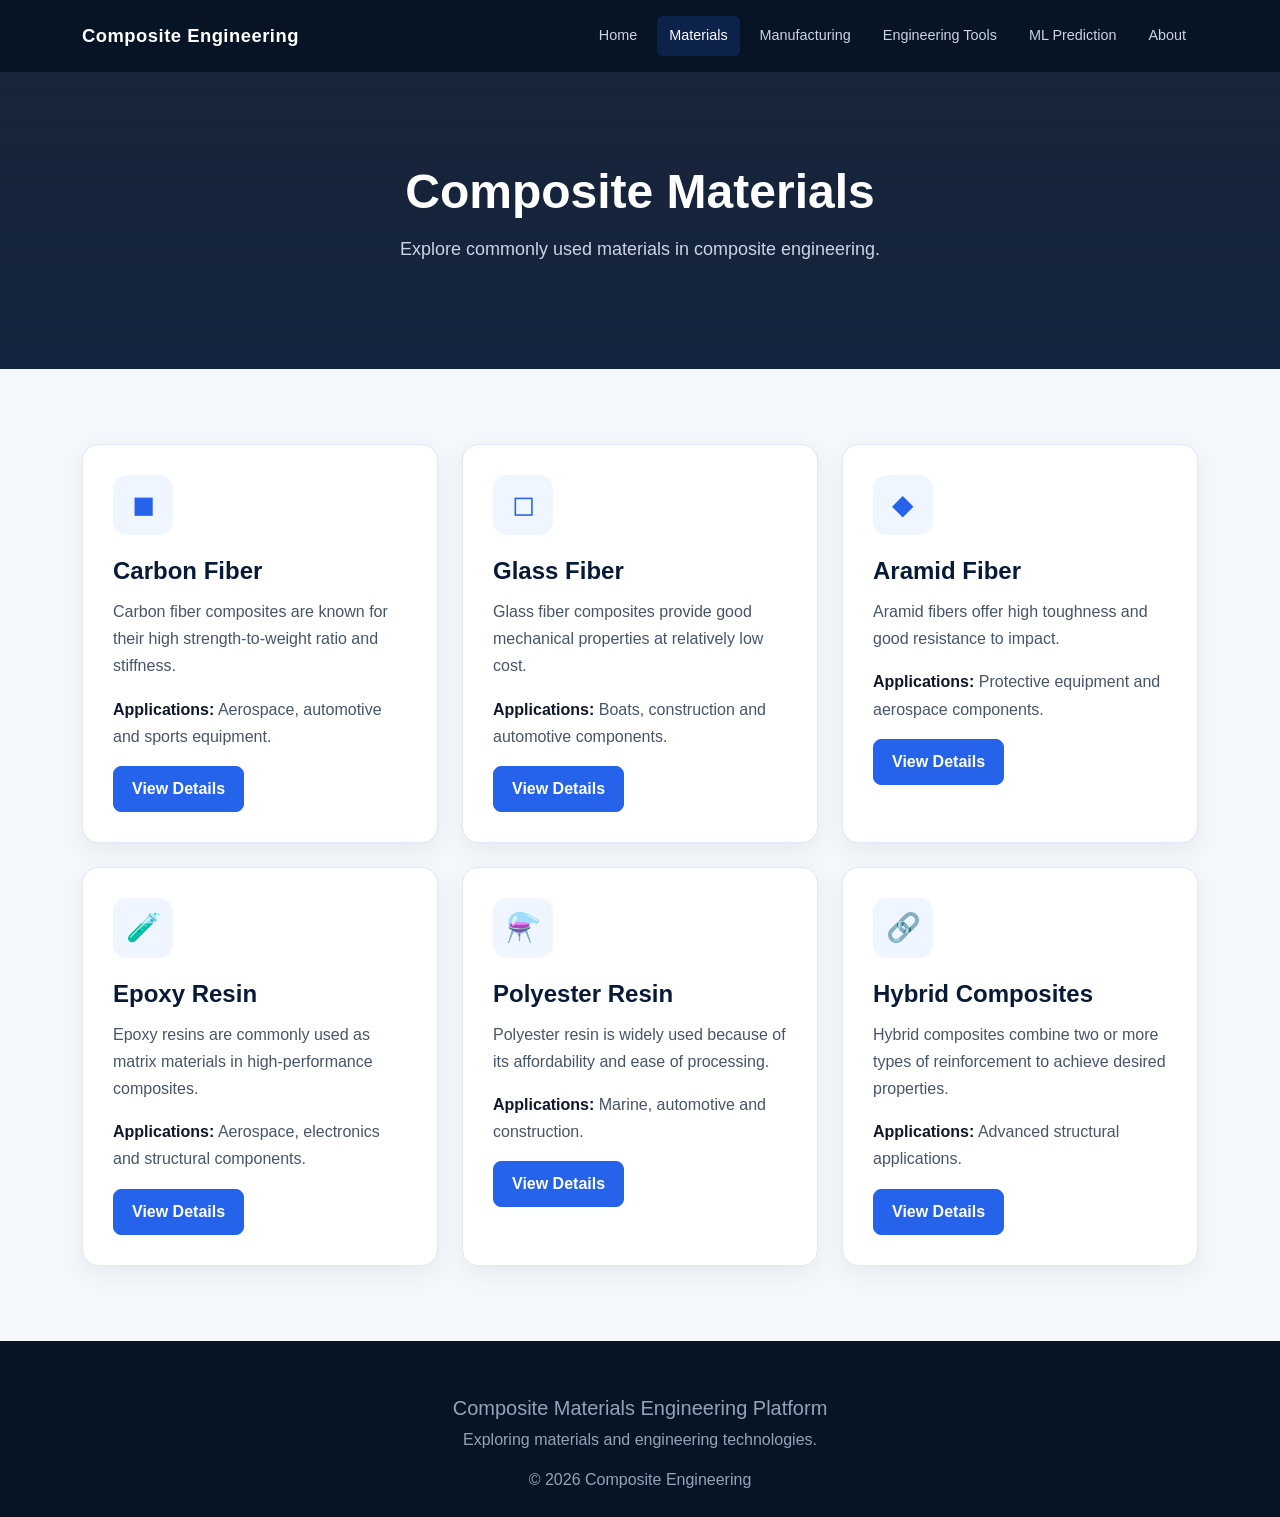
==== frontend/materials.html @ 47d59663 "Added HTML/CSS frontend layout" ====
<!DOCTYPE html>
<html lang="en">

<head>

    <meta charset="UTF-8">
    <meta name="viewport" content="width=device-width, initial-scale=1.0">

    <title>Materials | Composite Engineering</title>

    <link
        href="https://cdn.jsdelivr.net/npm/bootstrap@5.3.3/dist/css/bootstrap.min.css"
        rel="stylesheet"
    >

    <link rel="stylesheet" href="css/style.css">

</head>

<body>


    <!-- NAVBAR -->

    <nav class="navbar navbar-expand-lg navbar-dark bg-dark">

        <div class="container">

            <a class="navbar-brand" href="index.html">
                Composite Engineering
            </a>

            <button
                class="navbar-toggler"
                type="button"
                data-bs-toggle="collapse"
                data-bs-target="#navbarNav"
            >
                <span class="navbar-toggler-icon"></span>
            </button>

            <div class="collapse navbar-collapse" id="navbarNav">

                <ul class="navbar-nav ms-auto">

                    <li class="nav-item">
                        <a class="nav-link" href="index.html">Home</a>
                    </li>

                    <li class="nav-item">
                        <a class="nav-link active" href="materials.html">
                            Materials
                        </a>
                    </li>

                    <li class="nav-item">
                        <a class="nav-link" href="manufacturing.html">
                            Manufacturing
                        </a>
                    </li>

                    <li class="nav-item">
                        <a class="nav-link" href="tools.html">
                            Engineering Tools
                        </a>
                    </li>

                    <li class="nav-item">
                        <a class="nav-link" href="prediction.html">
                            ML Prediction
                        </a>
                    </li>

                    <li class="nav-item">
                        <a class="nav-link" href="about.html">
                            About
                        </a>
                    </li>

                </ul>

            </div>

        </div>

    </nav>


    <!-- PAGE HEADER -->

    <section class="page-header text-center">

        <div class="container">

            <h1>Composite Materials</h1>

            <p class="mt-3">
                Explore commonly used materials in composite engineering.
            </p>

        </div>

    </section>


    <!-- MATERIAL CARDS -->

    <section class="section-padding">

        <div class="container">

            <div class="row g-4">


                <!-- Carbon Fiber -->

                <div class="col-md-4">

                    <div class="custom-card">

                        <div class="card-icon">
                            ◼
                        </div>

                        <h3>Carbon Fiber</h3>

                        <p>
                            Carbon fiber composites are known for their
                            high strength-to-weight ratio and stiffness.
                        </p>

                        <p>
                            <strong>Applications:</strong>
                            Aerospace, automotive and sports equipment.
                        </p>

                        <button class="btn btn-primary">
                            View Details
                        </button>

                    </div>

                </div>


                <!-- Glass Fiber -->

                <div class="col-md-4">

                    <div class="custom-card">

                        <div class="card-icon">
                            ◻
                        </div>

                        <h3>Glass Fiber</h3>

                        <p>
                            Glass fiber composites provide good mechanical
                            properties at relatively low cost.
                        </p>

                        <p>
                            <strong>Applications:</strong>
                            Boats, construction and automotive components.
                        </p>

                        <button class="btn btn-primary">
                            View Details
                        </button>

                    </div>

                </div>


                <!-- Aramid -->

                <div class="col-md-4">

                    <div class="custom-card">

                        <div class="card-icon">
                            ◆
                        </div>

                        <h3>Aramid Fiber</h3>

                        <p>
                            Aramid fibers offer high toughness and good
                            resistance to impact.
                        </p>

                        <p>
                            <strong>Applications:</strong>
                            Protective equipment and aerospace components.
                        </p>

                        <button class="btn btn-primary">
                            View Details
                        </button>

                    </div>

                </div>


                <!-- Epoxy -->

                <div class="col-md-4">

                    <div class="custom-card">

                        <div class="card-icon">
                            🧪
                        </div>

                        <h3>Epoxy Resin</h3>

                        <p>
                            Epoxy resins are commonly used as matrix
                            materials in high-performance composites.
                        </p>

                        <p>
                            <strong>Applications:</strong>
                            Aerospace, electronics and structural components.
                        </p>

                        <button class="btn btn-primary">
                            View Details
                        </button>

                    </div>

                </div>


                <!-- Polyester -->

                <div class="col-md-4">

                    <div class="custom-card">

                        <div class="card-icon">
                            ⚗️
                        </div>

                        <h3>Polyester Resin</h3>

                        <p>
                            Polyester resin is widely used because of its
                            affordability and ease of processing.
                        </p>

                        <p>
                            <strong>Applications:</strong>
                            Marine, automotive and construction.
                        </p>

                        <button class="btn btn-primary">
                            View Details
                        </button>

                    </div>

                </div>


                <!-- Hybrid -->

                <div class="col-md-4">

                    <div class="custom-card">

                        <div class="card-icon">
                            🔗
                        </div>

                        <h3>Hybrid Composites</h3>

                        <p>
                            Hybrid composites combine two or more types
                            of reinforcement to achieve desired properties.
                        </p>

                        <p>
                            <strong>Applications:</strong>
                            Advanced structural applications.
                        </p>

                        <button class="btn btn-primary">
                            View Details
                        </button>

                    </div>

                </div>

            </div>

        </div>

    </section>


    <!-- FOOTER -->

    <footer>

        <div class="container text-center">

            <h5>Composite Materials Engineering Platform</h5>

            <p class="mt-2">
                Exploring materials and engineering technologies.
            </p>

            <p class="mb-0">
                © <span id="currentYear"></span>
                Composite Engineering
            </p>

        </div>

    </footer>


    <script
        src="https://cdn.jsdelivr.net/npm/bootstrap@5.3.3/dist/js/bootstrap.bundle.min.js">
    </script>

    <script src="js/script.js"></script>

</body>

</html>
---- frontend/css/style.css ----
/* =========================================
   GENERAL
========================================= */

* {
    box-sizing: border-box;
}

body {
    margin: 0;
    font-family: Arial, sans-serif;
    background-color: #f4f7fb;
    color: #172033;
}

.section-padding {
    padding: 90px 0;
}

.section-label {
    color: #2563eb;
    font-size: 0.85rem;
    font-weight: 700;
    letter-spacing: 1.5px;
    text-transform: uppercase;
    margin-bottom: 10px;
}

.section-title {
    font-size: 2.2rem;
    font-weight: 700;
    margin-bottom: 15px;
}

.section-subtitle {
    color: #64748b;
    max-width: 700px;
    margin: 0 auto;
    line-height: 1.7;
}


/* =========================================
   NAVBAR
========================================= */

.navbar {
    background-color: #071426 !important;
    padding: 16px 0;
    border-bottom: 1px solid rgba(255, 255, 255, 0.08);
}

.navbar-brand {
    display: flex;
    align-items: center;
    gap: 10px;
    font-weight: 700;
    font-size: 1.15rem;
    letter-spacing: 0.5px;
}

.brand-icon {
    width: 38px;
    height: 38px;
    border: 2px solid #2563eb;
    display: flex;
    align-items: center;
    justify-content: center;
    color: #3b82f6;
    font-size: 1.2rem;
    border-radius: 8px;
}

.brand-text {
    line-height: 1.05;
}

.brand-main {
    display: block;
    color: white;
}

.brand-sub {
    display: block;
    color: #3b82f6;
    font-size: 0.72rem;
    letter-spacing: 1.2px;
    margin-top: 3px;
}

.navbar-nav {
    gap: 8px;
}

.nav-link {
    color: #cbd5e1 !important;
    font-size: 0.9rem;
    padding: 9px 12px !important;
    border-radius: 6px;
    transition: 0.3s ease;
}

.nav-link:hover {
    color: white !important;
    background-color: rgba(37, 99, 235, 0.12);
}

.nav-link.active {
    color: white !important;
    background-color: rgba(37, 99, 235, 0.18);
}


/* =========================================
   HERO
========================================= */

.hero {
    position: relative;
    min-height: 650px;

    display: flex;
    align-items: center;

    overflow: hidden;

    background: #061329;
}

.hero-content {
    position: relative;
    z-index: 2;

    width: 55%;
    padding-left: 5%;
    padding-right: 40px;
}


.hero-label {
    color: #4da3ff;
    font-size: 16px;
    font-weight: 700;

    letter-spacing: 2px;

    margin-bottom: 25px;
}


.hero h1 {
    color: white;

    font-size: 64px;
    line-height: 1.05;

    margin: 0 0 30px 0;

    font-weight: 800;
}


.hero h1 span {
    display: block;

    color: #3182f6;
}


.hero p {
    color: #d6e2f2;

    font-size: 20px;
    line-height: 1.7;

    max-width: 700px;

    margin-bottom: 35px;
}


.hero-buttons {
    display: flex;
    gap: 16px;
}


.hero-image {
    position: absolute;

    right: 0;
    top: 0;

    width: 50%;
    height: 100%;

    overflow: hidden;
}


.hero-image img {
    width: 100%;
    height: 100%;

    object-fit: cover;

    object-position: center;

    opacity: 0.75;
}


.hero-image-overlay {
    position: absolute;

    top: 0;
    left: 0;

    width: 100%;
    height: 100%;

    background: linear-gradient(
        90deg,
        #061329 0%,
        rgba(6, 19, 41, 0.75) 20%,
        rgba(6, 19, 41, 0.25) 60%,
        rgba(6, 19, 41, 0.1) 100%
    );
}


/* Carbon-fiber pattern */

.hero::after {
    content: "";
    position: absolute;

    width: 550px;
    height: 550px;

    right: -120px;
    top: 40px;

    background: radial-gradient(
        circle,
        rgba(37, 99, 235, 0.25),
        transparent 70%
    );

    pointer-events: none;
}


/* Blue glow */

.hero::after {
    content: "";
    position: absolute;
    width: 500px;
    height: 500px;
    right: -100px;
    top: 30px;

    background: radial-gradient(
        circle,
        rgba(37, 99, 235, 0.25),
        transparent 70%
    );

    pointer-events: none;
}

.hero-content {
    position: relative;
    z-index: 2;
}

.hero-label {
    color: #60a5fa;
    font-weight: 700;
    font-size: 0.9rem;
    letter-spacing: 1.8px;
    text-transform: uppercase;
    margin-bottom: 20px;
}

.hero h1 {
    color: white;
    font-size: 4rem;
    line-height: 1.08;
    font-weight: 750;
    max-width: 760px;
    margin-bottom: 25px;
}

.hero h1 span {
    color: #3b82f6;
}

.hero-description {
    color: #cbd5e1;
    font-size: 1.08rem;
    line-height: 1.8;
    max-width: 650px;
    margin-bottom: 32px;
}


/* =========================================
   BUTTONS
========================================= */

.btn-main {
    background-color: #2563eb;
    color: white;
    border: none;
    padding: 13px 25px;
    border-radius: 7px;
    font-weight: 600;
    text-decoration: none;
    display: inline-block;
    transition: 0.3s ease;
}

.btn-main:hover {
    background-color: #1d4ed8;
    color: white;
    transform: translateY(-2px);
}

.btn-outline-main {
    background-color: transparent;
    color: white;
    border: 1px solid #94a3b8;
    padding: 12px 25px;
    border-radius: 7px;
    font-weight: 600;
    text-decoration: none;
    display: inline-block;
    transition: 0.3s ease;
}

.btn-outline-main:hover {
    background-color: white;
    color: #0f172a;
}


/* =========================================
   STATISTICS STRIP
========================================= */

.stats-container {
    position: relative;
    z-index: 5;
    margin-top: -65px;
}

.stats-box {
    background-color: #0d203b;
    border: 1px solid rgba(255, 255, 255, 0.08);
    border-radius: 14px;
    padding: 28px 30px;
    box-shadow: 0 15px 35px rgba(15, 23, 42, 0.2);
}

.stat-item {
    display: flex;
    align-items: center;
    gap: 18px;
    min-height: 90px;
    padding: 5px 20px;
}

.stat-item:not(:last-child) {
    border-right: 1px solid rgba(255, 255, 255, 0.12);
}

.stat-icon {
    width: 48px;
    height: 48px;
    flex-shrink: 0;
    border-radius: 12px;
    display: flex;
    align-items: center;
    justify-content: center;
    background-color: rgba(37, 99, 235, 0.15);
    color: #60a5fa;
    font-size: 1.35rem;
}

.stat-number {
    color: white;
    font-size: 1.5rem;
    font-weight: 700;
    margin-bottom: 3px;
}

.stat-title {
    color: #cbd5e1;
    font-size: 0.95rem;
    margin-bottom: 3px;
}

.stat-description {
    color: #94a3b8;
    font-size: 0.78rem;
}


/* =========================================
   PLATFORM SECTION
========================================= */

.platform-section {
    padding: 100px 0 90px;
}

.platform-header {
    text-align: center;
    margin-bottom: 50px;
}


/* =========================================
   FEATURE CARDS
========================================= */

.feature-card {
    height: 100%;
    background-color: white;
    border: 1px solid #e2e8f0;
    border-radius: 14px;
    padding: 35px 30px;
    transition: all 0.3s ease;
    position: relative;
    overflow: hidden;
}

.feature-card::before {
    content: "";
    position: absolute;
    top: 0;
    left: 0;
    width: 100%;
    height: 3px;
    background-color: #2563eb;
    transform: scaleX(0);
    transform-origin: left;
    transition: 0.3s ease;
}

.feature-card:hover {
    transform: translateY(-7px);
    box-shadow: 0 15px 35px rgba(15, 23, 42, 0.1);
}

.feature-card:hover::before {
    transform: scaleX(1);
}

.feature-icon {
    width: 62px;
    height: 62px;
    border-radius: 14px;
    display: flex;
    align-items: center;
    justify-content: center;
    margin-bottom: 25px;
    font-size: 1.6rem;
    background-color: #eff6ff;
    color: #2563eb;
}

.feature-card h3 {
    font-size: 1.35rem;
    font-weight: 700;
    margin-bottom: 14px;
}

.feature-card p {
    color: #64748b;
    line-height: 1.7;
    font-size: 0.95rem;
    min-height: 80px;
}

.feature-card .card-link {
    display: inline-block;
    margin-top: 15px;
    color: #2563eb;
    font-weight: 600;
    text-decoration: none;
}

.feature-card .card-link:hover {
    color: #1d4ed8;
}


/* =========================================
   FUTURE PLATFORM SECTION
========================================= */

.future-section {
    background-color: #0d1b31;
    color: white;
    padding: 80px 0;
}

.future-section h2 {
    font-weight: 700;
    margin-bottom: 15px;
}

.future-section p {
    color: #b8c4d6;
    line-height: 1.7;
}

.future-item {
    padding: 25px;
    height: 100%;
    border: 1px solid rgba(255, 255, 255, 0.1);
    border-radius: 12px;
    background-color: rgba(255, 255, 255, 0.035);
}

.future-item h4 {
    font-size: 1.1rem;
    margin-top: 15px;
}

.future-item p {
    font-size: 0.9rem;
    margin-bottom: 0;
}


/* =========================================
   FOOTER
========================================= */

footer {
    background-color: #071426;
    color: #94a3b8;
    padding: 55px 0 25px;
}

.footer-brand {
    color: white;
    font-size: 1.2rem;
    font-weight: 700;
    margin-bottom: 15px;
}

.footer-text {
    font-size: 0.9rem;
    line-height: 1.7;
    max-width: 330px;
}

.footer-title {
    color: white;
    font-size: 0.95rem;
    font-weight: 700;
    margin-bottom: 18px;
}

.footer-links {
    list-style: none;
    padding: 0;
    margin: 0;
}

.footer-links li {
    margin-bottom: 10px;
}

.footer-links a {
    color: #94a3b8;
    text-decoration: none;
    font-size: 0.88rem;
    transition: 0.2s ease;
}

.footer-links a:hover {
    color: white;
}

.footer-bottom {
    border-top: 1px solid rgba(255, 255, 255, 0.08);
    margin-top: 40px;
    padding-top: 20px;
    text-align: center;
    font-size: 0.8rem;
}


/* =========================================
   OTHER PAGES
========================================= */

.page-header {
    background-color: #0d1b31;
    color: white;
    padding: 100px 0;
}

.page-header h1 {
    font-weight: 700;
}

.custom-card {
    background-color: white;
    border: none;
    border-radius: 12px;
    padding: 30px;
    height: 100%;
    box-shadow: 0 5px 20px rgba(15, 23, 42, 0.06);
    transition: 0.3s ease;
}

.custom-card:hover {
    transform: translateY(-5px);
    box-shadow: 0 12px 30px rgba(15, 23, 42, 0.1);
}

.card-icon {
    font-size: 2.3rem;
    margin-bottom: 20px;
}

.prediction-box {
    background-color: white;
    border-radius: 15px;
    padding: 40px;
    box-shadow: 0 5px 20px rgba(15, 23, 42, 0.06);
}

.placeholder-area {
    border: 2px dashed #cbd5e1;
    border-radius: 12px;
    padding: 60px 30px;
    text-align: center;
    background-color: #f8fafc;
}


/* =========================================
   RESPONSIVE
========================================= */

@media (max-width: 991px) {

    .navbar-nav {
        gap: 2px;
        margin-top: 15px;
    }

    .hero {
        min-height: 600px;
    }

    .hero h1 {
        font-size: 3.1rem;
    }

    .stat-item {
        padding: 15px;
    }

    .stat-item:not(:last-child) {
        border-right: none;
        border-bottom: 1px solid rgba(255, 255, 255, 0.12);
    }
}


@media (max-width: 768px) {

    .section-padding {
        padding: 65px 0;
    }

    .hero {
        min-height: 550px;
    }

    .hero h1 {
        font-size: 2.5rem;
    }

    .hero-description {
        font-size: 1rem;
    }

    .stats-container {
        margin-top: -40px;
    }

    .stats-box {
        padding: 20px;
    }

    .platform-section {
        padding-top: 70px;
    }

    .section-title {
        font-size: 1.8rem;
    }

    .feature-card {
        padding: 30px 25px;
    }
}


@media (max-width: 576px) {

    .hero h1 {
        font-size: 2.1rem;
    }

    .hero-label {
        font-size: 0.75rem;
    }

    .btn-main,
    .btn-outline-main {
        width: 100%;
        text-align: center;
        margin-bottom: 10px;
    }

    .stats-container {
        margin-top: -25px;
    }
}
/* ==============================
   HERO BUTTONS
   ============================== */

.hero-buttons {
    display: flex;
    gap: 16px;
    margin-top: 10px;
}

.hero-buttons a {
    display: inline-flex;
    align-items: center;
    justify-content: center;

    padding: 16px 28px;

    border-radius: 8px;

    font-size: 17px;
    font-weight: 600;

    text-decoration: none;

    transition: all 0.3s ease;
}


/* Explore Materials */

.hero-buttons .btn-primary {
    background: #2563eb;
    color: white;

    border: 1px solid #2563eb;
}

.hero-buttons .btn-primary:hover {
    background: #1d4ed8;
    transform: translateY(-2px);
    box-shadow: 0 8px 20px rgba(37, 99, 235, 0.3);
}


/* ML Prediction */

.hero-buttons .btn-secondary {
    background: transparent;
    color: white;

    border: 1px solid #64748b;
}

.hero-buttons .btn-secondary:hover {
    background: rgba(255, 255, 255, 0.08);
    border-color: #3b82f6;
    transform: translateY(-2px);
}

/* =========================================================
   MATERIALS PAGE
   ========================================================= */

/* Materials page background */
body {
    background-color: #f4f7fb;
}

/* Page heading */
.page-header {
    background:
        linear-gradient(rgba(6, 19, 41, 0.92), rgba(9, 27, 54, 0.96)),
        url("../assets/images/FibreDeCarbone.jpg");

    background-size: cover;
    background-position: center;
    color: white;
    padding: 90px 20px;
    text-align: center;
}

.page-header h1 {
    font-size: 48px;
    font-weight: 800;
    margin-bottom: 15px;
}

.page-header p {
    font-size: 18px;
    color: #cbd5e1;
}


/* Materials section */
.section-padding {
    padding: 75px 0;
}


/* Material cards */
.custom-card {
    background: white;
    border: 1px solid #e2e8f0;
    border-radius: 16px;
    padding: 30px;
    height: 100%;

    box-shadow: 0 8px 25px rgba(15, 23, 42, 0.06);

    transition: transform 0.25s ease,
                box-shadow 0.25s ease,
                border-color 0.25s ease;
}


/* Card hover effect */
.custom-card:hover {
    transform: translateY(-8px);

    box-shadow: 0 18px 40px rgba(15, 23, 42, 0.12);

    border-color: #2563eb;
}


/* Card icons */
.card-icon {
    width: 60px;
    height: 60px;

    display: flex;
    align-items: center;
    justify-content: center;

    background: #eff6ff;
    border-radius: 14px;

    margin-bottom: 22px;

    color: #2563eb;
    font-size: 28px;
}


/* Card heading */
.custom-card h3 {
    color: #071a38;
    font-size: 24px;
    font-weight: 700;
    margin-bottom: 12px;
}


/* Card paragraph */
.custom-card p {
    color: #475569;
    line-height: 1.7;
}


/* Applications text */
.custom-card strong {
    color: #0f172a;
}


/* Card button */
.custom-card .btn-primary {
    background-color: #2563eb;
    border-color: #2563eb;

    border-radius: 8px;

    padding: 10px 18px;

    font-weight: 600;

    transition: all 0.2s ease;
}


.custom-card .btn-primary:hover {
    background-color: #1d4ed8;
    border-color: #1d4ed8;

    transform: translateY(-2px);
}


/* Mobile */
@media (max-width: 768px) {

    .page-header {
        padding: 65px 20px;
    }

    .page-header h1 {
        font-size: 36px;
    }

    .page-header p {
        font-size: 16px;
    }

    .section-padding {
        padding: 50px 20px;
    }

    .custom-card {
        padding: 25px;
    }
}
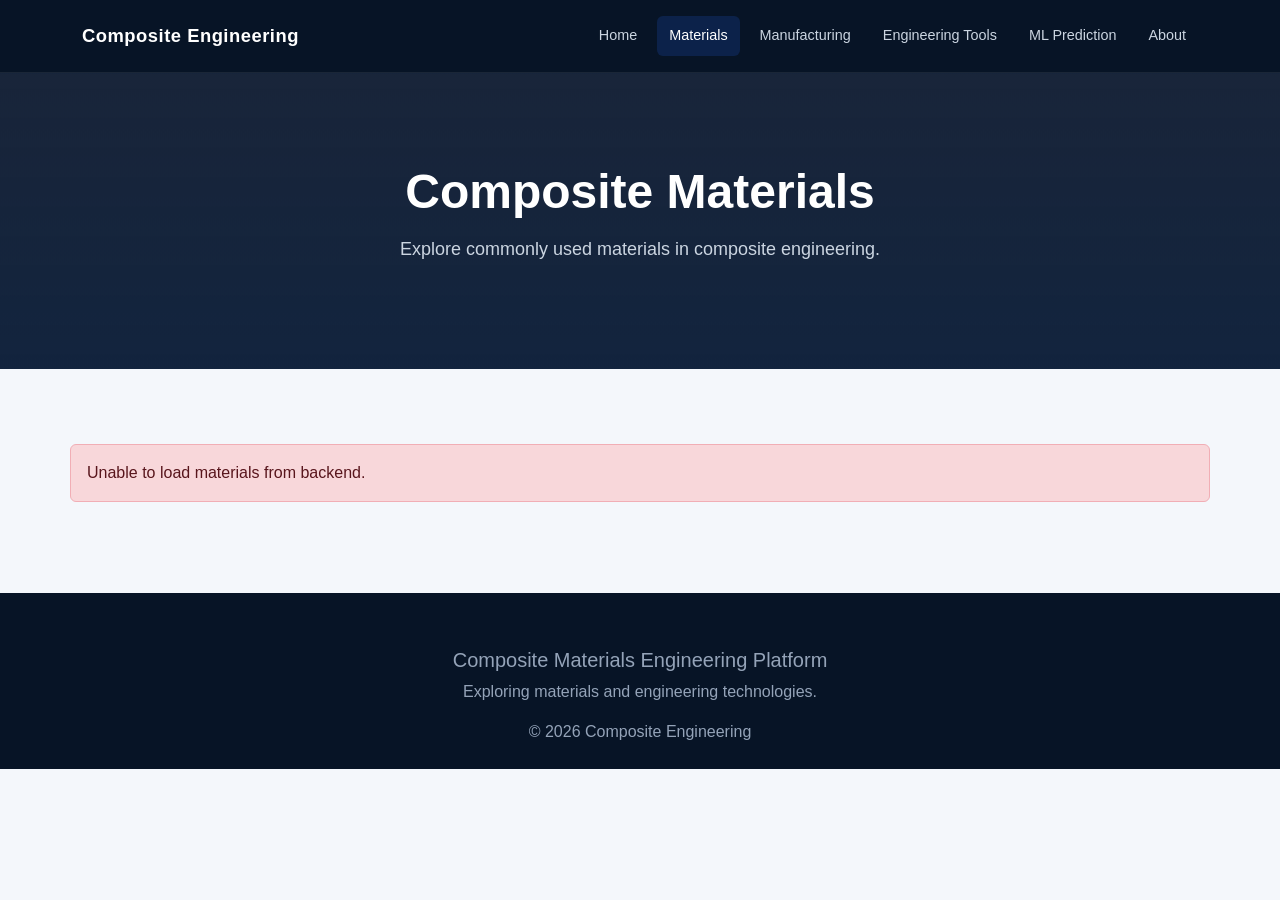
==== commit 6d873b72: "integrate backend with frontend" ====
--- a/frontend/materials.html
+++ b/frontend/materials.html
@@ -109,194 +109,8 @@
 
         <div class="container">
 
-            <div class="row g-4">
-
-
-                <!-- Carbon Fiber -->
-
-                <div class="col-md-4">
-
-                    <div class="custom-card">
-
-                        <div class="card-icon">
-                            ◼
-                        </div>
-
-                        <h3>Carbon Fiber</h3>
-
-                        <p>
-                            Carbon fiber composites are known for their
-                            high strength-to-weight ratio and stiffness.
-                        </p>
-
-                        <p>
-                            <strong>Applications:</strong>
-                            Aerospace, automotive and sports equipment.
-                        </p>
-
-                        <button class="btn btn-primary">
-                            View Details
-                        </button>
-
-                    </div>
-
-                </div>
-
-
-                <!-- Glass Fiber -->
-
-                <div class="col-md-4">
-
-                    <div class="custom-card">
-
-                        <div class="card-icon">
-                            ◻
-                        </div>
-
-                        <h3>Glass Fiber</h3>
-
-                        <p>
-                            Glass fiber composites provide good mechanical
-                            properties at relatively low cost.
-                        </p>
-
-                        <p>
-                            <strong>Applications:</strong>
-                            Boats, construction and automotive components.
-                        </p>
-
-                        <button class="btn btn-primary">
-                            View Details
-                        </button>
-
-                    </div>
-
-                </div>
-
-
-                <!-- Aramid -->
-
-                <div class="col-md-4">
-
-                    <div class="custom-card">
-
-                        <div class="card-icon">
-                            ◆
-                        </div>
-
-                        <h3>Aramid Fiber</h3>
-
-                        <p>
-                            Aramid fibers offer high toughness and good
-                            resistance to impact.
-                        </p>
-
-                        <p>
-                            <strong>Applications:</strong>
-                            Protective equipment and aerospace components.
-                        </p>
-
-                        <button class="btn btn-primary">
-                            View Details
-                        </button>
-
-                    </div>
-
-                </div>
-
-
-                <!-- Epoxy -->
-
-                <div class="col-md-4">
-
-                    <div class="custom-card">
-
-                        <div class="card-icon">
-                            🧪
-                        </div>
-
-                        <h3>Epoxy Resin</h3>
-
-                        <p>
-                            Epoxy resins are commonly used as matrix
-                            materials in high-performance composites.
-                        </p>
-
-                        <p>
-                            <strong>Applications:</strong>
-                            Aerospace, electronics and structural components.
-                        </p>
-
-                        <button class="btn btn-primary">
-                            View Details
-                        </button>
-
-                    </div>
-
-                </div>
-
-
-                <!-- Polyester -->
-
-                <div class="col-md-4">
-
-                    <div class="custom-card">
-
-                        <div class="card-icon">
-                            ⚗️
-                        </div>
-
-                        <h3>Polyester Resin</h3>
-
-                        <p>
-                            Polyester resin is widely used because of its
-                            affordability and ease of processing.
-                        </p>
-
-                        <p>
-                            <strong>Applications:</strong>
-                            Marine, automotive and construction.
-                        </p>
-
-                        <button class="btn btn-primary">
-                            View Details
-                        </button>
-
-                    </div>
-
-                </div>
-
-
-                <!-- Hybrid -->
-
-                <div class="col-md-4">
-
-                    <div class="custom-card">
-
-                        <div class="card-icon">
-                            🔗
-                        </div>
-
-                        <h3>Hybrid Composites</h3>
-
-                        <p>
-                            Hybrid composites combine two or more types
-                            of reinforcement to achieve desired properties.
-                        </p>
-
-                        <p>
-                            <strong>Applications:</strong>
-                            Advanced structural applications.
-                        </p>
-
-                        <button class="btn btn-primary">
-                            View Details
-                        </button>
-
-                    </div>
-
-                </div>
-
+            <div class="row g-4" id="materialsContainer">
+                <!-- Materials will be loaded from the FastAPI backend -->
             </div>
 
         </div>
